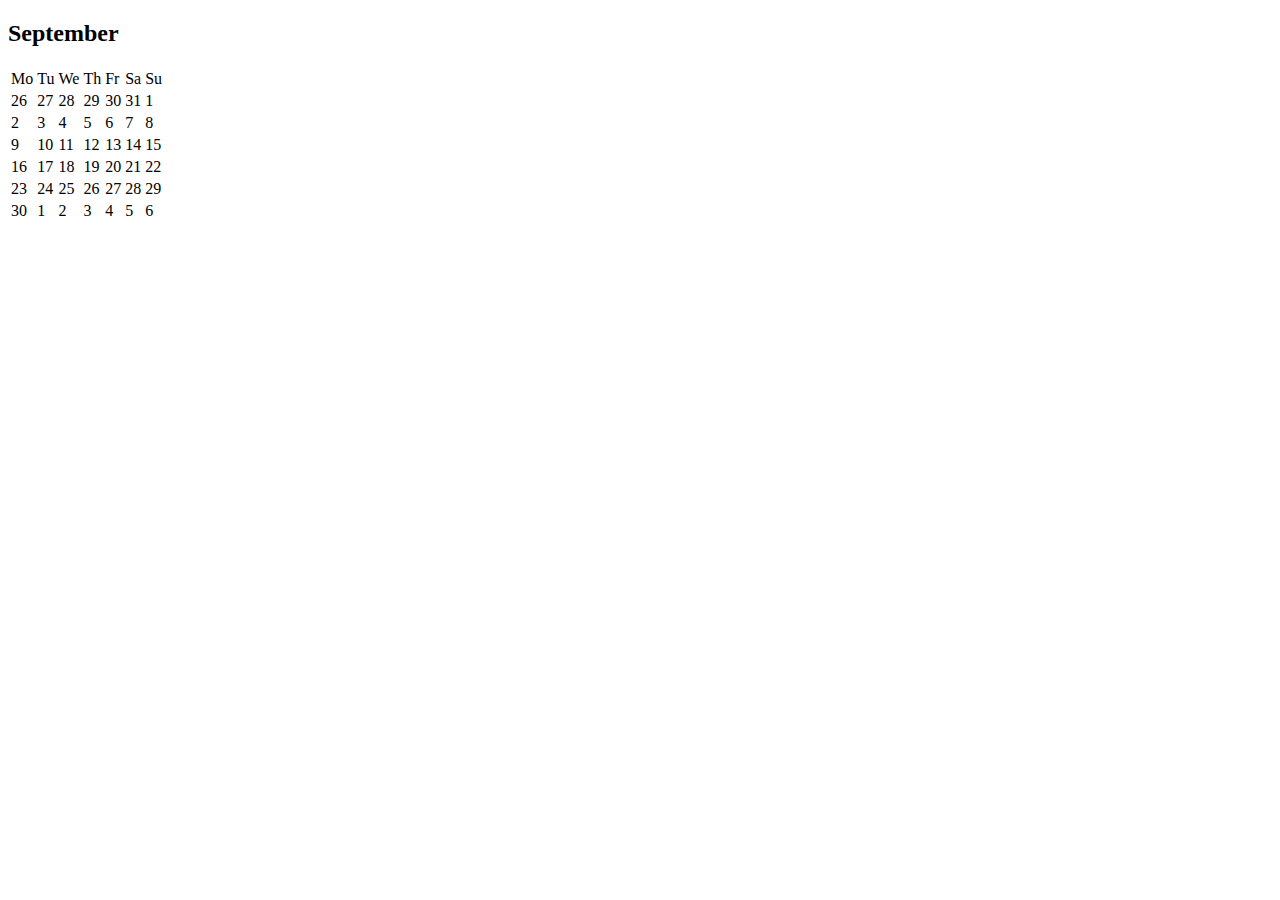
==== TRASH/calendar-round/web/index.html @ 5a0d3bf3 "First commit" ====
<!doctype html>
<html lang="en">
<head>

	<meta charset="UTF-8">
	<title>Calendar</title>
	
	<link rel="stylesheet" href="http://fonts.googleapis.com/css?family=Lato:300,400,700">
	<link rel="stylesheet" href="css/calndar.css">

</head>
<body>

	<div class="container">

		<div class="calendar">

			<header>				

				<h2>September</h2>

				<a class="btn-prev fontawesome-angle-left" href="#"></a>
				<a class="btn-next fontawesome-angle-right" href="#"></a>

			</header>
			
			<table>
			
				<thead>
					
					<tr>
						
						<td>Mo</td>
						<td>Tu</td>
						<td>We</td>
						<td>Th</td>
						<td>Fr</td>
						<td>Sa</td>
						<td>Su</td>

					</tr>

				</thead>

				<tbody>
					
					<tr>
						<td class="prev-month">26</td>
						<td class="prev-month">27</td>
						<td class="prev-month">28</td>
						<td class="prev-month">29</td>
						<td class="prev-month">30</td>
						<td class="prev-month">31</td>
						<td>1</td>
					</tr>
					<tr>
						<td>2</td>
						<td>3</td>
						<td>4</td>
						<td>5</td>
						<td>6</td>
						<td>7</td>
						<td>8</td>
					</tr>
					<tr>
						<td>9</td>
						<td class="event">10</td>
						<td>11</td>
						<td>12</td>
						<td>13</td>
						<td>14</td>
						<td>15</td>
					</tr>
					<tr>
						<td>16</td>
						<td>17</td>
						<td>18</td>
						<td>19</td>
						<td>20</td>
						<td class="event">21</td>
						<td>22</td>
					</tr>

					<tr>
						<td class="current-day event">23</td>
						<td>24</td>
						<td>25</td>
						<td>26</td>
						<td>27</td>
						<td>28</td>
						<td>29</td>
					</tr>
					<tr>
						<td>30</td>
						<td class="next-month">1</td>
						<td class="next-month">2</td>
						<td class="next-month">3</td>
						<td class="next-month">4</td>
						<td class="next-month">5</td>
						<td class="next-month">6</td>
					</tr>

				</tbody>

			</table>

		</div> <!-- end calendar -->

	</div> <!-- end container -->
	
</body>
</html>
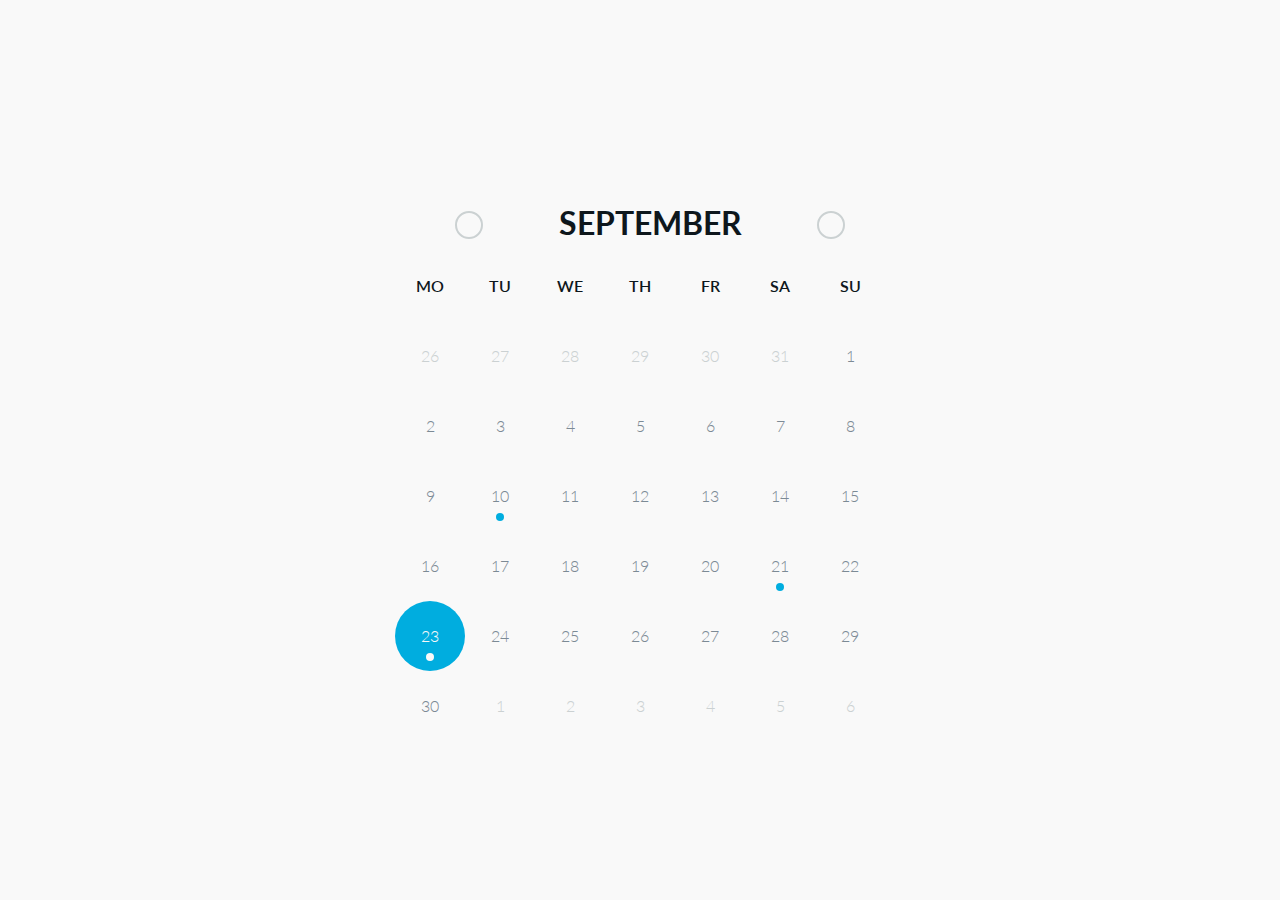
==== commit 4903640e: "calendar minor update" ====
--- a/TRASH/calendar-round/web/index.html
+++ b/TRASH/calendar-round/web/index.html
@@ -6,7 +6,7 @@
 	<title>Calendar</title>
 	
 	<link rel="stylesheet" href="http://fonts.googleapis.com/css?family=Lato:300,400,700">
-	<link rel="stylesheet" href="css/calndar.css">
+	<link rel="stylesheet" href="css/styles.css">
 
 </head>
 <body>
--- a/TRASH/calendar-round/web/css/styles.css
+++ b/TRASH/calendar-round/web/css/styles.css
@@ -0,0 +1,153 @@
+@charset "utf-8";
+/* CSS Document */
+
+/* ---------- FONTAWESOME ---------- */
+/* ---------- http://fortawesome.github.com/Font-Awesome/ ---------- */
+/* ---------- http://weloveiconfonts.com/ ---------- */
+
+@import url(http://weloveiconfonts.com/api/?family=fontawesome);
+
+*[class*="fontawesome-"]:before {
+  font-family: 'FontAwesome', sans-serif;
+}
+
+/* ---------- GENERAL ---------- */
+
+body {
+	background: #f9f9f9;
+	color: #0e171c;
+	font: 300 100%/1.5em 'Lato', sans-serif;
+	margin: 0;
+}
+
+a {
+	text-decoration: none;
+}
+
+h2 {
+	font-size: 2em;
+	line-height: 1.25em;
+	margin: .25em 0;
+}
+
+h3 {
+	font-size: 1.5em;
+	line-height: 1em;
+	margin: .33em 0;
+}
+
+table {
+	border-collapse: collapse;
+	border-spacing: 0;
+}
+
+.container {
+	height: 538px;
+	left: 50%;
+	margin: -255px 0 0 -245px;
+	position: absolute;
+	top: 50%;
+	width: 510px;
+}
+
+/* ---------- CALENDAR ---------- */
+
+.calendar {
+	text-align: center;
+}
+
+.calendar header {
+	position: relative;
+}
+
+.calendar h2 {
+	text-transform: uppercase;
+}
+
+.calendar thead {
+	font-weight: 600;
+	text-transform: uppercase;
+}
+
+.calendar tbody {
+	color: #7c8a95;
+}
+
+.calendar tbody td:hover {
+	border: 2px solid #00addf;
+}
+
+.calendar td {
+	border: 2px solid transparent;
+	border-radius: 50%;
+	display: inline-block;
+	height: 4em;
+	line-height: 4em;
+	text-align: center;
+	width: 4em;
+}
+
+.calendar .prev-month,
+.calendar .next-month {
+	color: #cbd1d2;
+}
+
+.calendar .prev-month:hover,
+.calendar .next-month:hover {
+	border: 2px solid #cbd1d2;
+}
+
+.current-day {
+	background: #00addf;
+	color: #f9f9f9;
+}
+
+.event {
+	cursor: pointer;
+	position: relative;
+}
+
+.event:after {
+	background: #00addf;
+	border-radius: 50%;
+	bottom: .5em;
+	display: block;
+	content: '';
+	height: .5em;
+	left: 50%;
+	margin: -.25em 0 0 -.25em;
+	position: absolute;
+	width: .5em;
+}
+
+.event.current-day:after {
+	background: #f9f9f9;
+}
+
+.btn-prev,
+.btn-next {
+	border: 2px solid #cbd1d2;
+	border-radius: 50%;
+	color: #cbd1d2;
+	height: 2em;
+	font-size: .75em;
+	line-height: 2em;
+	margin: -1em;
+	position: absolute;
+	top: 50%;
+	width: 2em;
+}
+
+.btn-prev:hover,
+.btn-next:hover {
+	background: #cbd1d2;
+	color: #f9f9f9;
+}
+
+.btn-prev {
+	left: 6em;
+}
+
+.btn-next {
+	right: 6em;
+}